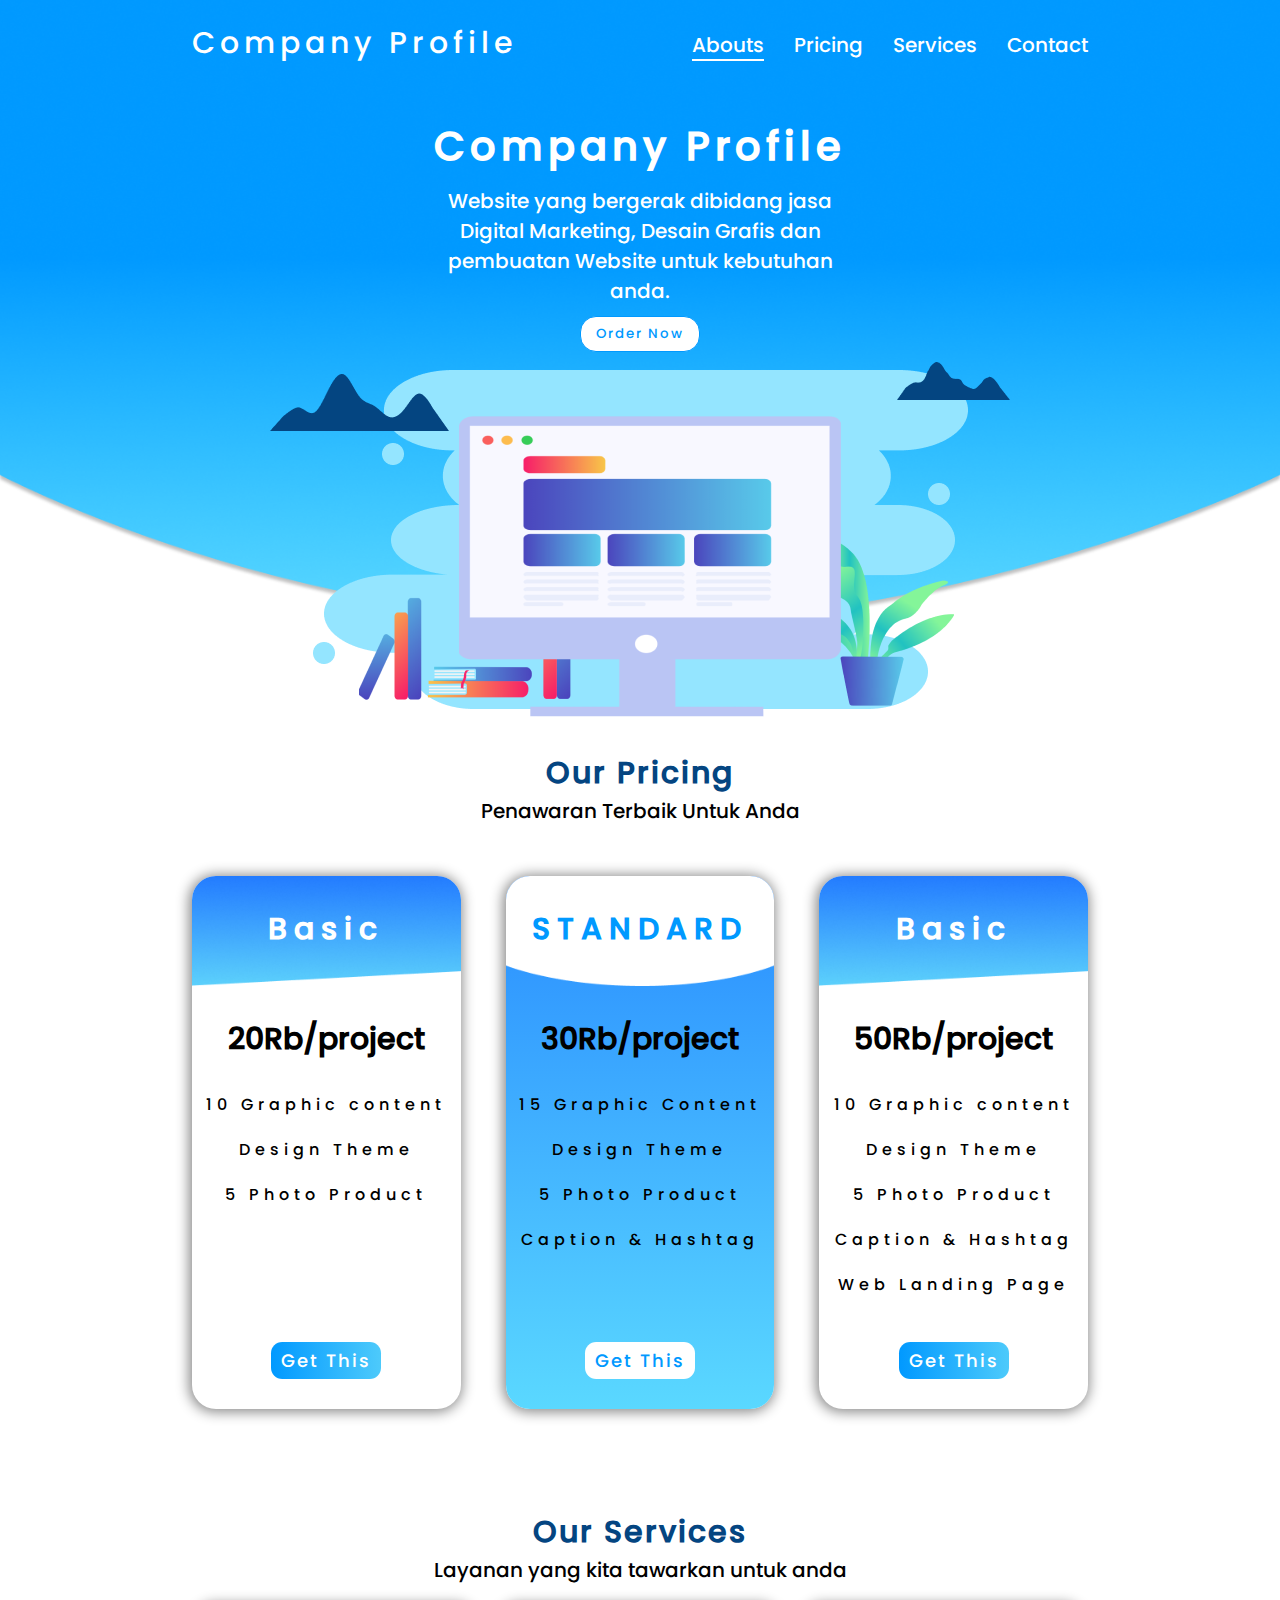
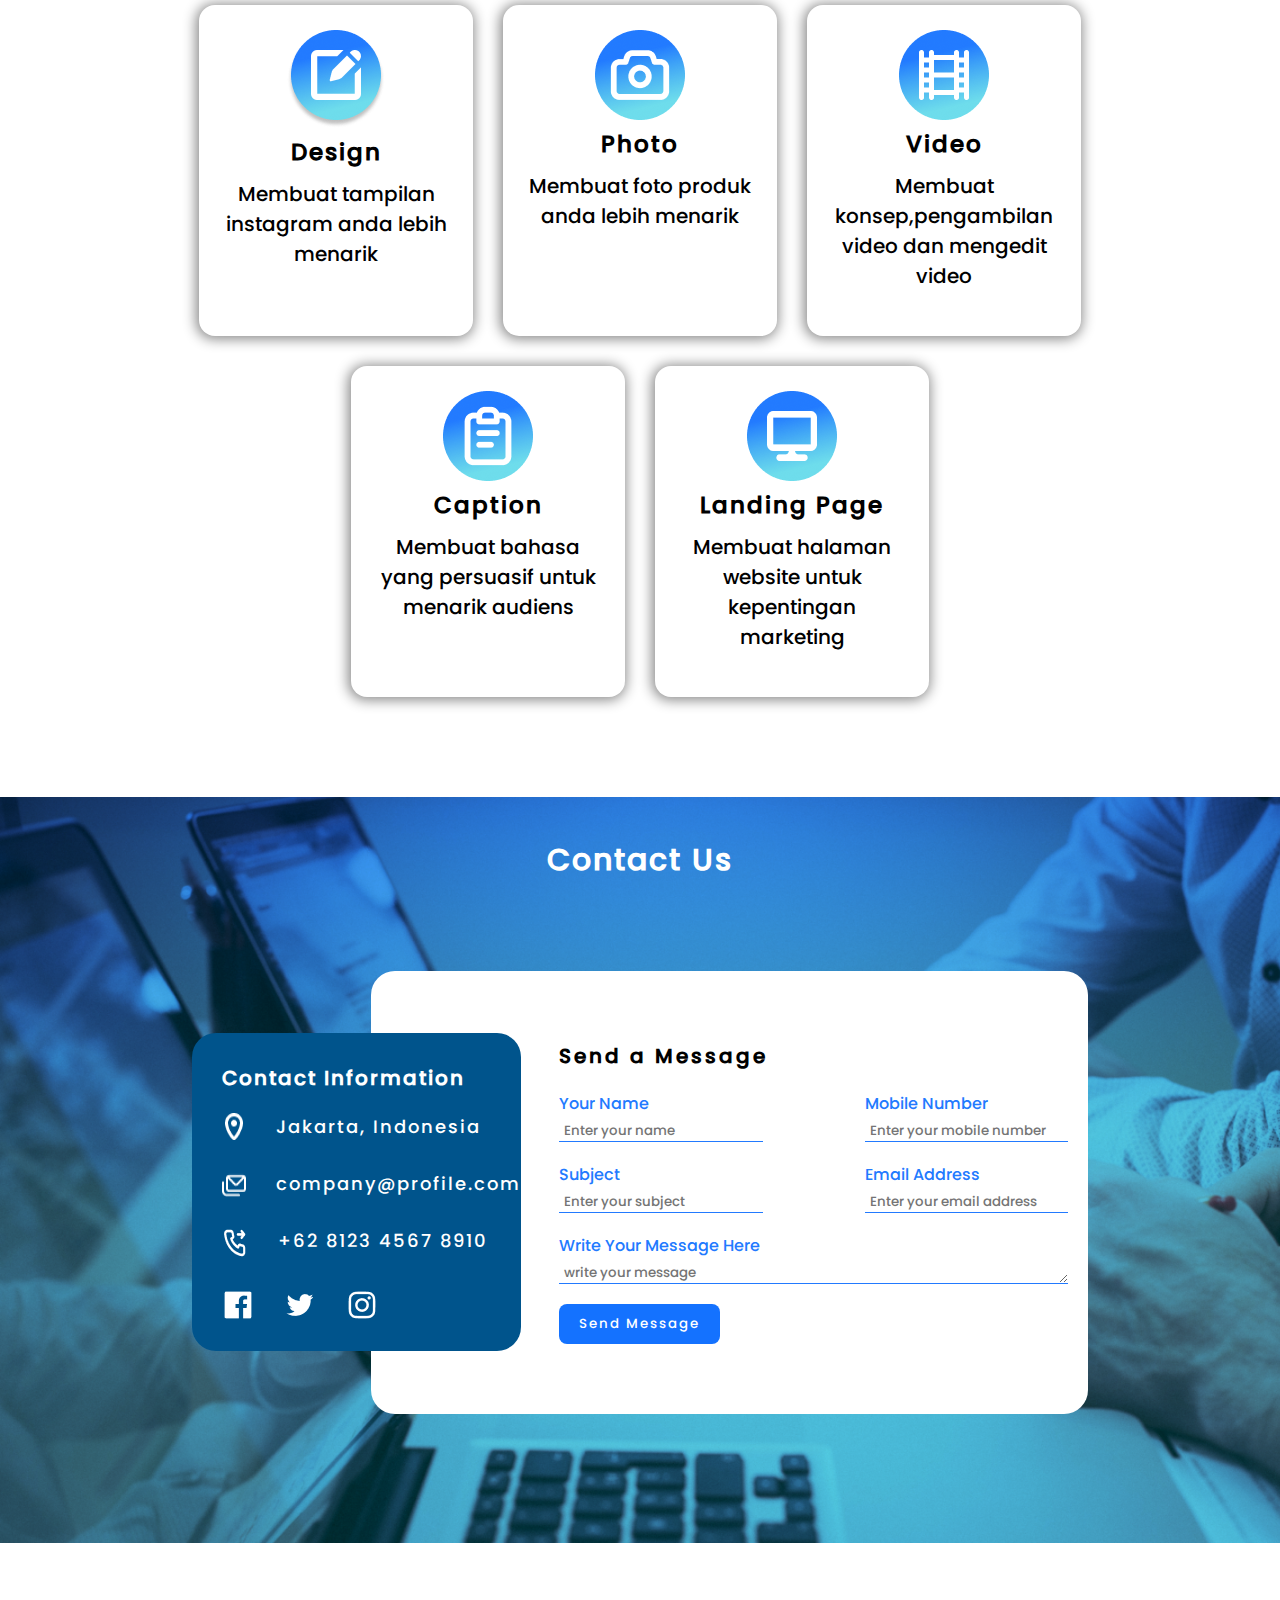
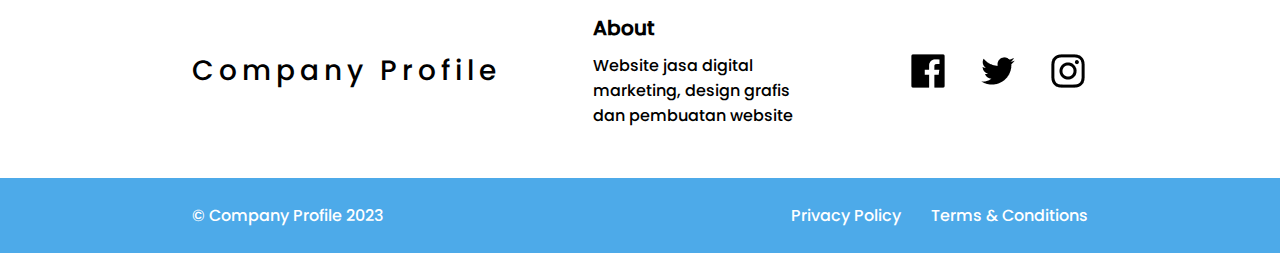
==== companyprofile2/index.html @ 4f75b3af "tambah companyprofile2 & shop2" ====
<!DOCTYPE html>
<html lang="en">
<head>
    <meta charset="UTF-8">
    <meta name="viewport" content="width=device-width, initial-scale=1.0">
    <title>Company Profile</title>
    <link rel="stylesheet" href="assets/css/style.css">
</head>
<body>
    <div id="header">
        <div class="nav">
            <div class="logo">
                <p>Company Profile</p>
            </div>
            <div class="menu">
                <ul>
                    <li><a href="#header" class="active">Abouts</a></li>
                    <li><a href="#pricing">Pricing</a></li>
                    <li><a href="#services">Services</a></li>
                    <li><a href="#contact">Contact</a></li>
                </ul>
            </div>
        </div>

        <div class="hero">
            <h1 class="logo">Company Profile</h1>
            <p>Website yang bergerak dibidang jasa Digital Marketing, Desain Grafis dan pembuatan Website untuk
                kebutuhan anda.</p>
            <button class="btn">Order Now</button>
            <div class="hero-img">
                <img src="assets/image/Group 3.png">
            </div>
        </div>

    </div>

    <div id="content">
        <div id="pricing">
            <h2>Our Pricing</h2>
            <p>Penawaran Terbaik Untuk Anda</p>
            <div class="listPricing">
                <div class="itemListPricing">
                    <div class="headList">
                        <h3>Basic</h3>
                    </div>
                    <h4 class="price">20Rb/project</h4>
                    <ul>
                        <li>10 Graphic content</li>
                        <li>Design Theme</li>
                        <li>5 Photo Product</li>
                    </ul>
                    <button class="btn btnGradasi">Get This</button>
                </div>
                <div class="itemListPricing std">
                    <div class="headList">
                        <h3>STANDARD</h3>
                    </div>
                    <h4 class="price">30Rb/project</h4>
                    <ul>
                        <li>15 Graphic Content</li>
                        <li>Design Theme</li>
                        <li>5 Photo Product</li>
                        <li>Caption & Hashtag</li>
                    </ul>
                    <button class="btn">Get This</button>
                </div>
                <div class="itemListPricing">
                    <div class="headList">
                        <h3>Basic</h3>
                    </div>
                    <h4 class="price">50Rb/project</h4>
                    <ul>
                        <li>10 Graphic content</li>
                        <li>Design Theme</li>
                        <li>5 Photo Product</li>
                        <li>Caption & Hashtag</li>
                        <li>Web Landing Page</li>
                    </ul>
                    <button class="btn btnGradasi">Get This</button>
                </div>
            </div>
        </div>                    
    </div>
    
    <div id="services">
        <h2>Our Services</h2>
        <p>Layanan yang kita tawarkan untuk anda</p>
        <div class="listServices">
            <div class="itemServices">
                <img src="assets/image/Icon1.png">
                <h4>Design</h4>
                <p>Membuat tampilan instagram anda lebih menarik</p>
            </div>
            <div class="itemServices">
                <img src="assets/image/Icon2.png">
                <h4>Photo</h4>
                <p>Membuat foto produk anda lebih menarik</p>
            </div>
            <div class="itemServices">
                <img src="assets/image/Icon3.png">
                <h4>Video</h4>
                <p>Membuat konsep,pengambilan video dan mengedit video</p>
            </div>
            <div class="itemServices">
                <img src="assets/image/Icon4.png">
                <h4>Caption</h4>
                <p>Membuat bahasa yang persuasif untuk menarik audiens</p>
            </div>
            <div class="itemServices">
                <img src="assets/image/Icon5.png">
                <h4>Landing Page</h4>
                <p>Membuat halaman website untuk kepentingan marketing</p>
            </div>
        </div>
    </div>
    
    <div id="contact">
        <h2>Contact Us</h2>
        <div class="boxContact">
            <div class="information">
                <h3>Contact Information</h3>
                <div class="secInformation">
                    <img src="assets/image/pin-icon.png">
                    <p>Jakarta, Indonesia</p>
                </div>
                <div class="secInformation">
                    <img src="assets/image/messages.png">
                    <p>company@profile.com</p>
                </div>
                <div class="secInformation">
                    <img src="assets/image/call.png">
                    <p>+62 8123 4567 8910</p>
                </div>
            
                <div class="sosmed">
                    <img src="assets/image/White - Facebook.png">
                    <img src="assets/image/White - Twitter.png">
                    <img src="assets/image/White - Instagram.png">
                </div>
            </div>
            <div class="formContact">
                <h3>Send a Message</h3>
                <form>
                    <div class="formInput">
                        <label for="name">Your Name</label>
                        <input type="text" name="name" id="name" placeholder="Enter your name">
                    </div>
                    <div class="formInput">
                        <label for="phone">Mobile Number</label>
                        <input type="text" name="phone" id="phone" placeholder="Enter your mobile number">
                    </div>
                    <div class="formInput">
                        <label for="subject">Subject</label>
                        <input type="text" name="subject" id="subject" placeholder="Enter your subject">
                    </div>
                    <div class="formInput">
                        <label for="email">Email Address</label>
                        <input type="email" name="email" id="email" placeholder="Enter your email address">
                    </div>
                    <div class="formInput msg">
                        <label for="msg">Write Your Message Here</label>
                        <textarea name="msg" id="msg" placeholder="write your message" rows="1"></textarea>
                    </div>
                    <button type="submit">Send Message</button>
                </form>
            </div>
        </div>
    </div>
    
    <div id="about">
        <div class="logo">
            <p>Company Profile</p>
        </div>
        <div class="desc">
            <h3>About</h3>
            <p>Website jasa digital marketing, design grafis dan pembuatan website</p>
        </div>
        <div class="sosmed">
            <img src="assets/image/Black - Facebook.png">
            <img src="assets/image/Black - Twitter.png">
            <img src="assets/image/Black - Instagram.png">
        </div>
    </div>

    <div id="footer">
        <div class="boxFooter">
            <p>&copy; Company Profile 2023</p>
            <div class="text">
                <p>Privacy Policy</p>
                <p>Terms & Conditions</p>
            </div>
        </div>
    </div>
    
</body>
</html>
---- companyprofile2/assets/css/style.css ----
@font-face {
    font-family: poppins;
    src: url("../font/Poppins-Medium.ttf");
}

* {
    margin: 0px;
    padding: 0px;
    font-family: poppins, Arial, Helvetica, sans-serif;
}

#header {
    width: 100%;
    height: 630px;
    background: url("../image/bg-image-hero.png");
    background-position: bottom;
    background-size: cover;
}

.nav {
    display: flex;
    width: 70%;
    margin: auto;
    justify-content: space-between;
    padding-block: 20px;
}

.logo {
    font-size: 30px;
    color: white;
    letter-spacing: 5px;
}

.menu ul {
    margin-top: 10px;
    display: flex;
    gap: 30px;
}

.menu li {
    list-style: none;
}

.menu a {
    color: white;
    text-decoration: none;
    font-size: 20px;
}

.menu .active {
    border-bottom: 2px solid white;
}

.hero {
    width: 70%;
    margin: 30px auto 0;
    text-align: center;
}

.hero h1.logo {
    font-size: 40px;
}

.hero p {
    width: 50%;
    margin: 10px auto;
    color: white;
    font-size: 20px;
}

.hero button {
    background: white;
    border: 1px solid #0099FF;
    padding: 7px 15px;
    border-radius: 1rem;
    letter-spacing: 2px;
    color: #0099ff;
    margin-bottom: 10px;
}

#content {
    margin-top: 120px;
}

#pricing {
    text-align: center;
    margin-bottom: 30px;
}

#pricing h2 {
    color: #044581;
    letter-spacing: 2px;
    font-size: 30px;
}

#pricing p {
    font-size: 20px;
    margin-bottom: 20px;
}

#pricing .listPricing {
    width: 70%;
    margin: 50px auto 0;
    display: flex;
    justify-content: space-between;
}

#pricing .itemListPricing {
    width: 30%;
    box-shadow: -1px 1px 13px 2px #888888;
    border-radius: 1.5rem;
}

.itemListPricing .headList {
    height: 80px;
    width: 100%;
    background: url(../image/Rectangle\ 7.png) no-repeat;
    background-size: cover;
    background-position: bottom;
    padding-top: 30px;
    border-top-left-radius: 1.5rem;
    border-top-right-radius: 1.5rem;
}
.itemListPricing .headList h3 {
    font-size: 30px;
    color: white;
    letter-spacing: 7px;
}
#pricing .price {
    font-size: 30px;
    margin: 30px 0;
}

#pricing ul {
    height: 250px;
}
#pricing ul li {
    list-style: none;
    letter-spacing: 5px;
    margin-bottom: 20px;
}
#pricing .btn {
    letter-spacing: 2px;
    padding: 5px 10px;
    border: none;
    background: white;
    border-radius: 0.7rem;
    margin-bottom: 30px;
    font-size: 18px;
}

#pricing .btnGradasi {
    background: linear-gradient(to right, #0199FF, #4DCAFB);
    color: white;
}

.itemListPricing.std .headList {
    background: url(../image/Rectangle\ 8.png) no-repeat;
    background-size: cover;
    background-position: bottom;
}
.itemListPricing.std {
    border-top-left-radius: 1rem;
    border-top-right-radius: 1rem;
    background: linear-gradient(to bottom, #298CFF, #5AD8FF);
}
.itemListPricing.std h3, .itemListPricing.std .btn {
    color: #0099FF;
}

#pricing h2,
#services h2 {
    color: #044581;
    letter-spacing: 2px;
    font-size: 30px;
}

#pricing p,
#services p {
    font-size: 20px;
    margin-bottom: 20px;
}

#services {
    margin: 100px 0;
    text-align: center;
}

#services .listServices {
    width: 70%;
    margin: auto;
    display: flex;
    justify-content: center;
    flex-wrap: wrap;
    gap: 30px;
}

.listServices .itemServices {
    width: 25%;
    padding: 25px;
    border-radius: 1rem;
    box-shadow: -1px 1px 13px 2px #888888;
}

.listServices .itemServices h4 {
    font-size: 23px;
    letter-spacing: 2px;
    margin-bottom: 10px;
}
#pricing h2,
#services h2,
#contact h2
 {
    color: #044581;
    letter-spacing: 2px;
    font-size: 30px;
}
#contact {
    margin: 70px 0;
    width: 100%;
    text-align: center;
    background: url("../image/bgContact.png") no-repeat;
    background-size: cover;
    padding-top: 40px;
}

#contact h2 {
    color: white;
}
#contact .boxContact {
    margin: 60px auto 0;
    width: 70%;
    height: 600px;
}
#contact .information {
    width: 30%;
    padding: 30px;
    background: #00548C;
    border-radius: 1.5rem;
    color: white;
    text-align: left;
    z-index: 99;
    position: relative;
    top: 90px;
}

.information h3 {
    font-size: 20px;
    letter-spacing: 2px;
    margin-bottom: 20px;
}
.information .secInformation {
    display: flex;
    gap: 30px;
    margin-bottom: 30px;
    letter-spacing: 2px;
    font-size: 18px;
}

.sosmed {
    display: flex;
    gap: 30px;
}
#contact .formContact {
    margin-left: 20%;
    width: 80%;
    background: white;
    border-radius: 1.5rem;
    padding: 70px 20px 70px 21%;
    text-align: left;
    box-sizing: border-box;
    position: relative;
    bottom: 290px;
    z-index: 1;
}

.formContact h3 {
    font-size: 20px;
    letter-spacing: 3px;
}
.formContact form {
    margin-top: 20px;
    display: flex;
    justify-content: space-between;
    flex-wrap: wrap;
}

.formContact .formInput {
    display: flex;
    flex-direction: column;
    gap: 5px;
    color: #227AFF;
    width: 40%;
    margin-bottom: 20px;
}
.formContact .formInput input,
.formContact .formInput textarea {
    padding-left: 5px;
    border: none;
    border-bottom: 1px solid #227AFF;
    outline-style: none;
}

.formContact .formInput.msg {
    width: 100%;
}
.formContact button {
    background: #1472FF;
    color: white;
    letter-spacing: 2px;
    border: none;
    padding: 10px 20px;
    border-radius: 0.5rem;
}
#about {
    width: 70%;
    margin: auto;
    display: flex;
    justify-content: space-between;
    align-items: center;
    margin-bottom: 50px;
}
#about .logo p {
    color: black;
    font-size: 28px;
}
#about .desc {
    width: 25%;
}
#about .desc h3 {
    font-size: 20px;
    margin-bottom: 10px;
}
#about .sosmed img {
    width: 40px;
    height: 40px;
}
#footer {
    width: 100%;
    background: #4DAAE9;
    padding: 25px 0;
    color: white;
}

#footer .boxFooter {
    width: 70%;
    margin: auto;
    display: flex;
    justify-content: space-between;
}
#footer .boxFooter .text {
    display: flex;
    gap: 30px;
}
html {
    scroll-behavior: smooth;
}
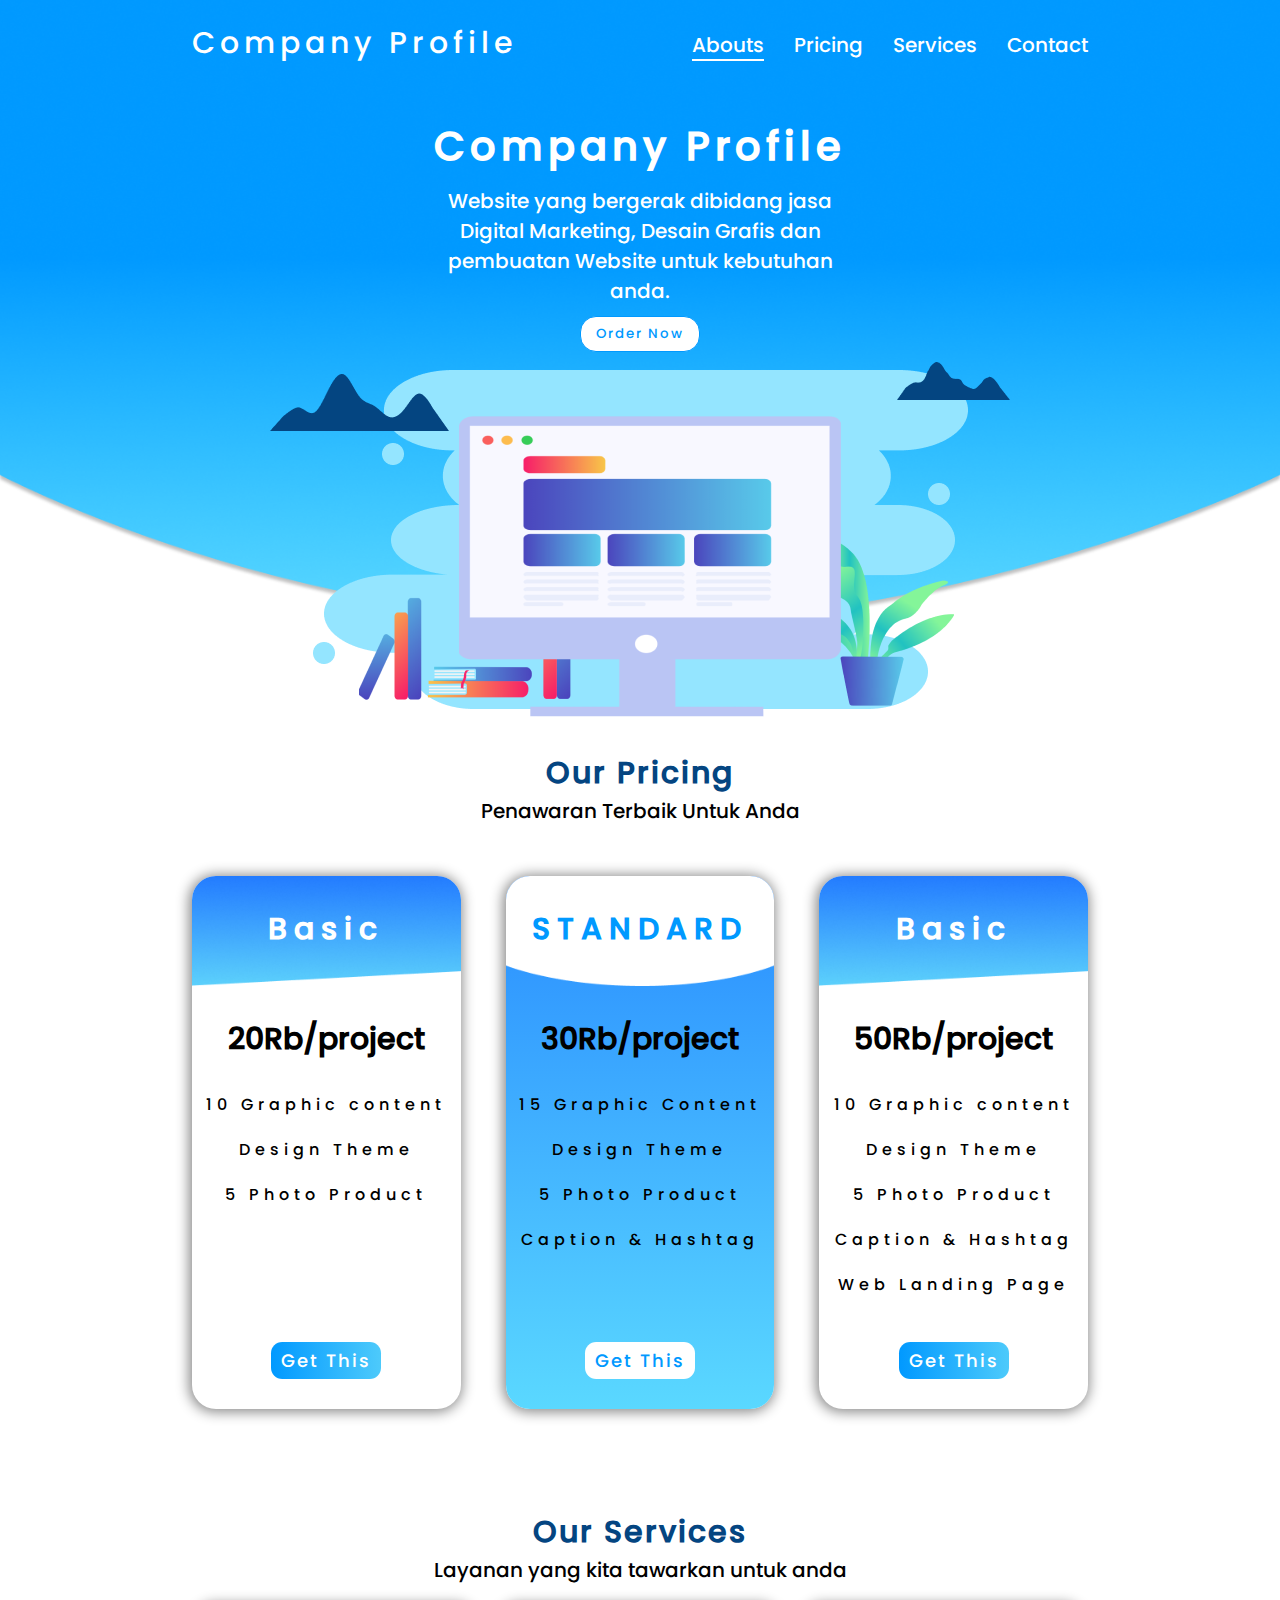
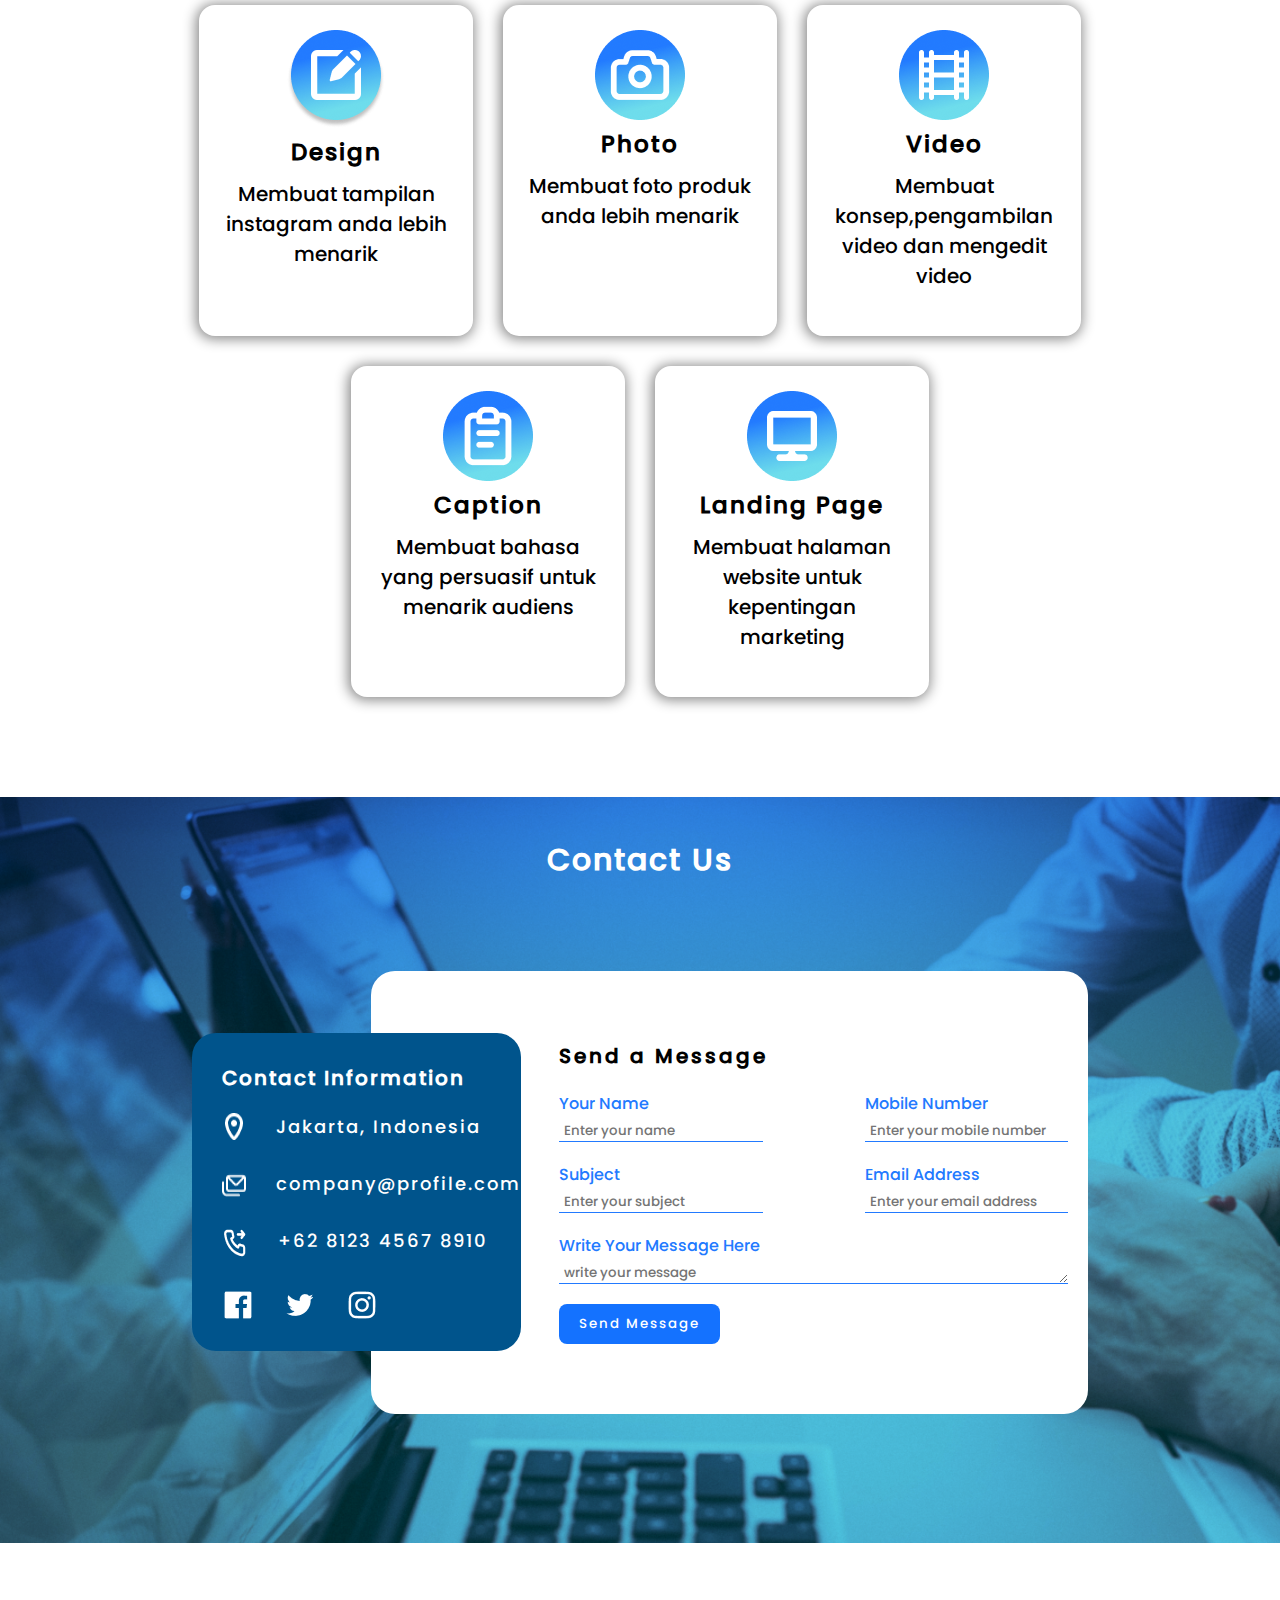
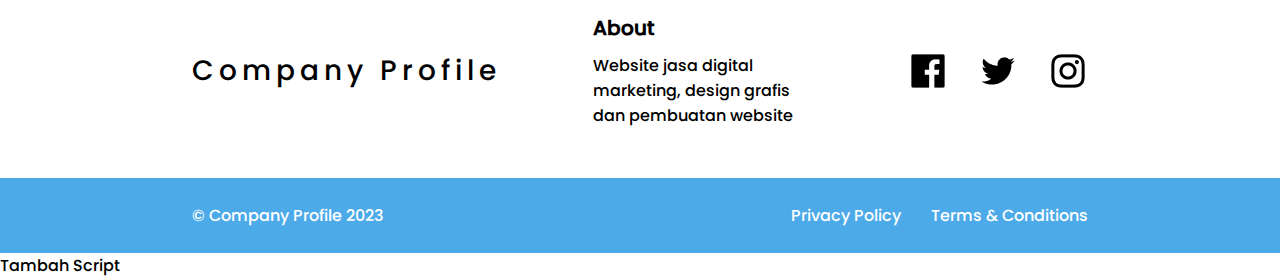
==== commit df4dce15: "tambah script" ====
--- a/companyprofile2/index.html
+++ b/companyprofile2/index.html
@@ -191,6 +191,10 @@
             </div>
         </div>
     </div>
+
+    <div>
+        <p>Tambah Script</p>
+    </div>
     
 </body>
 </html>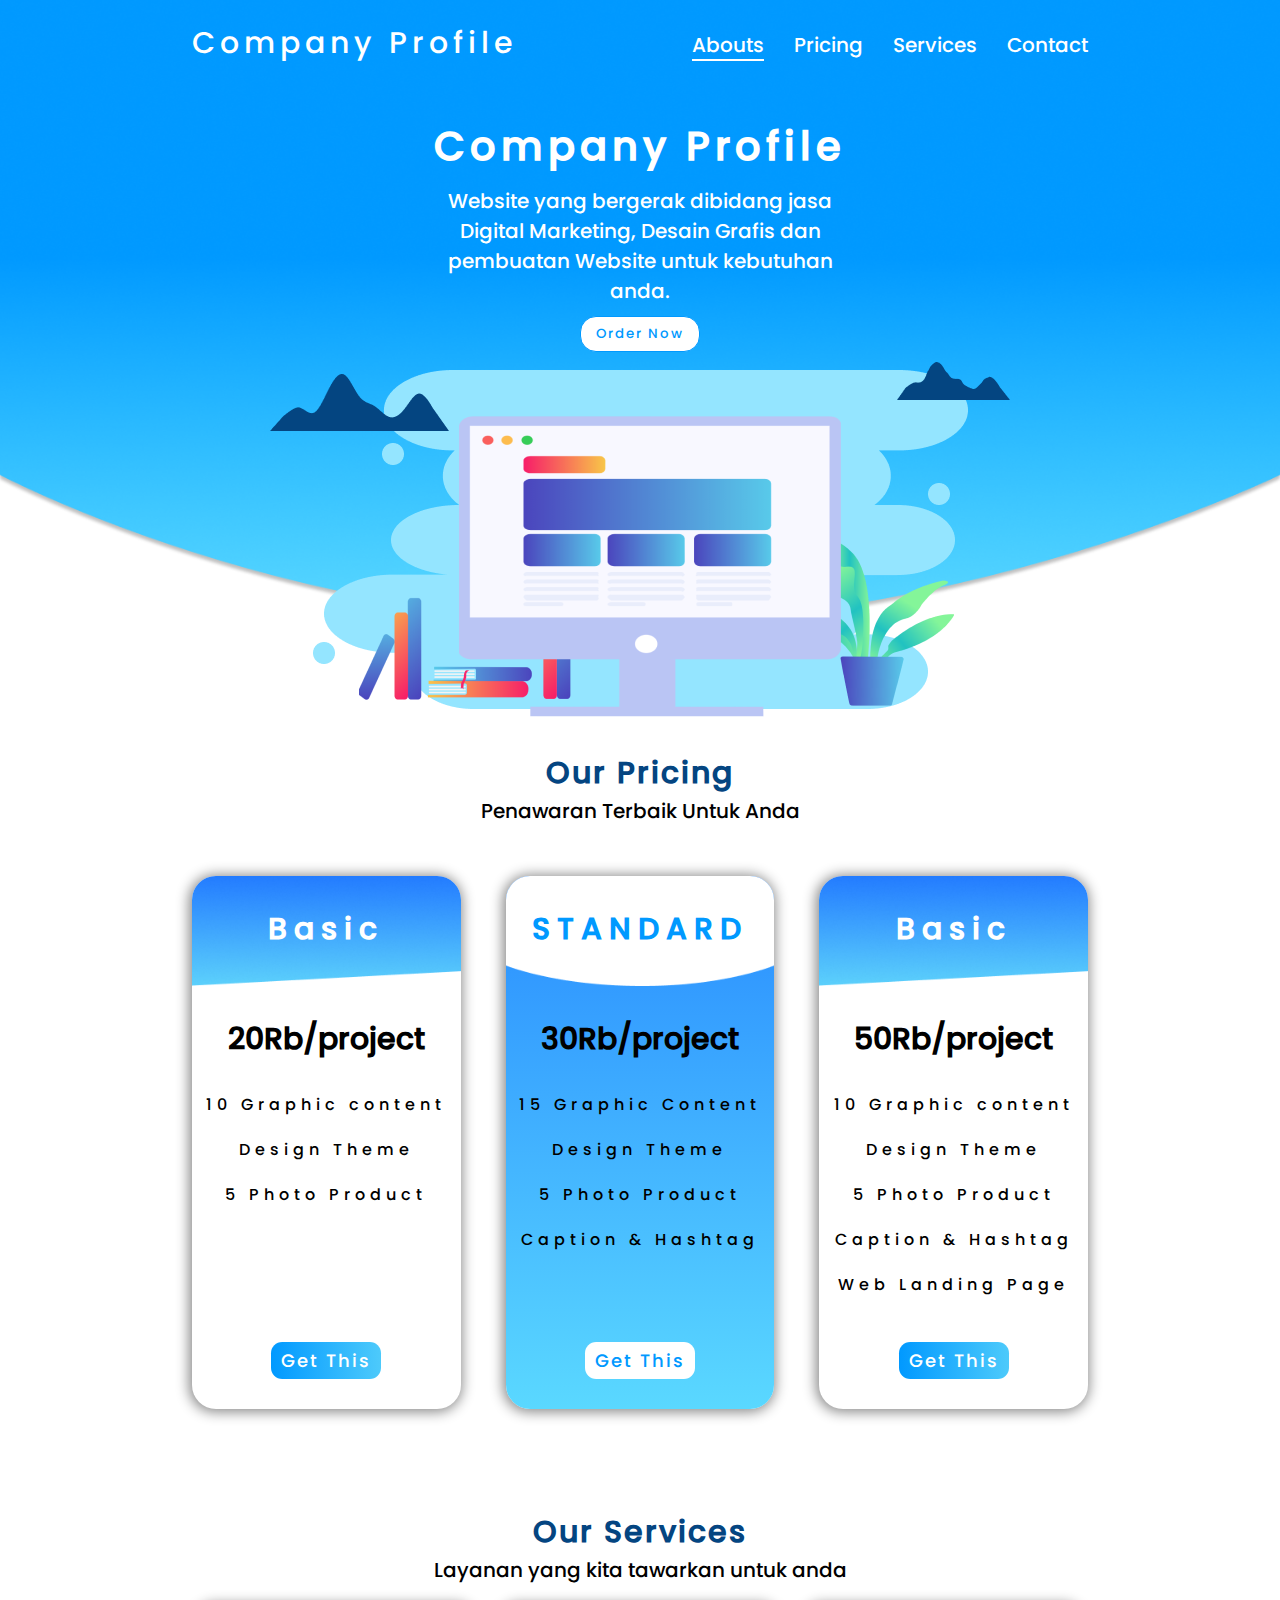
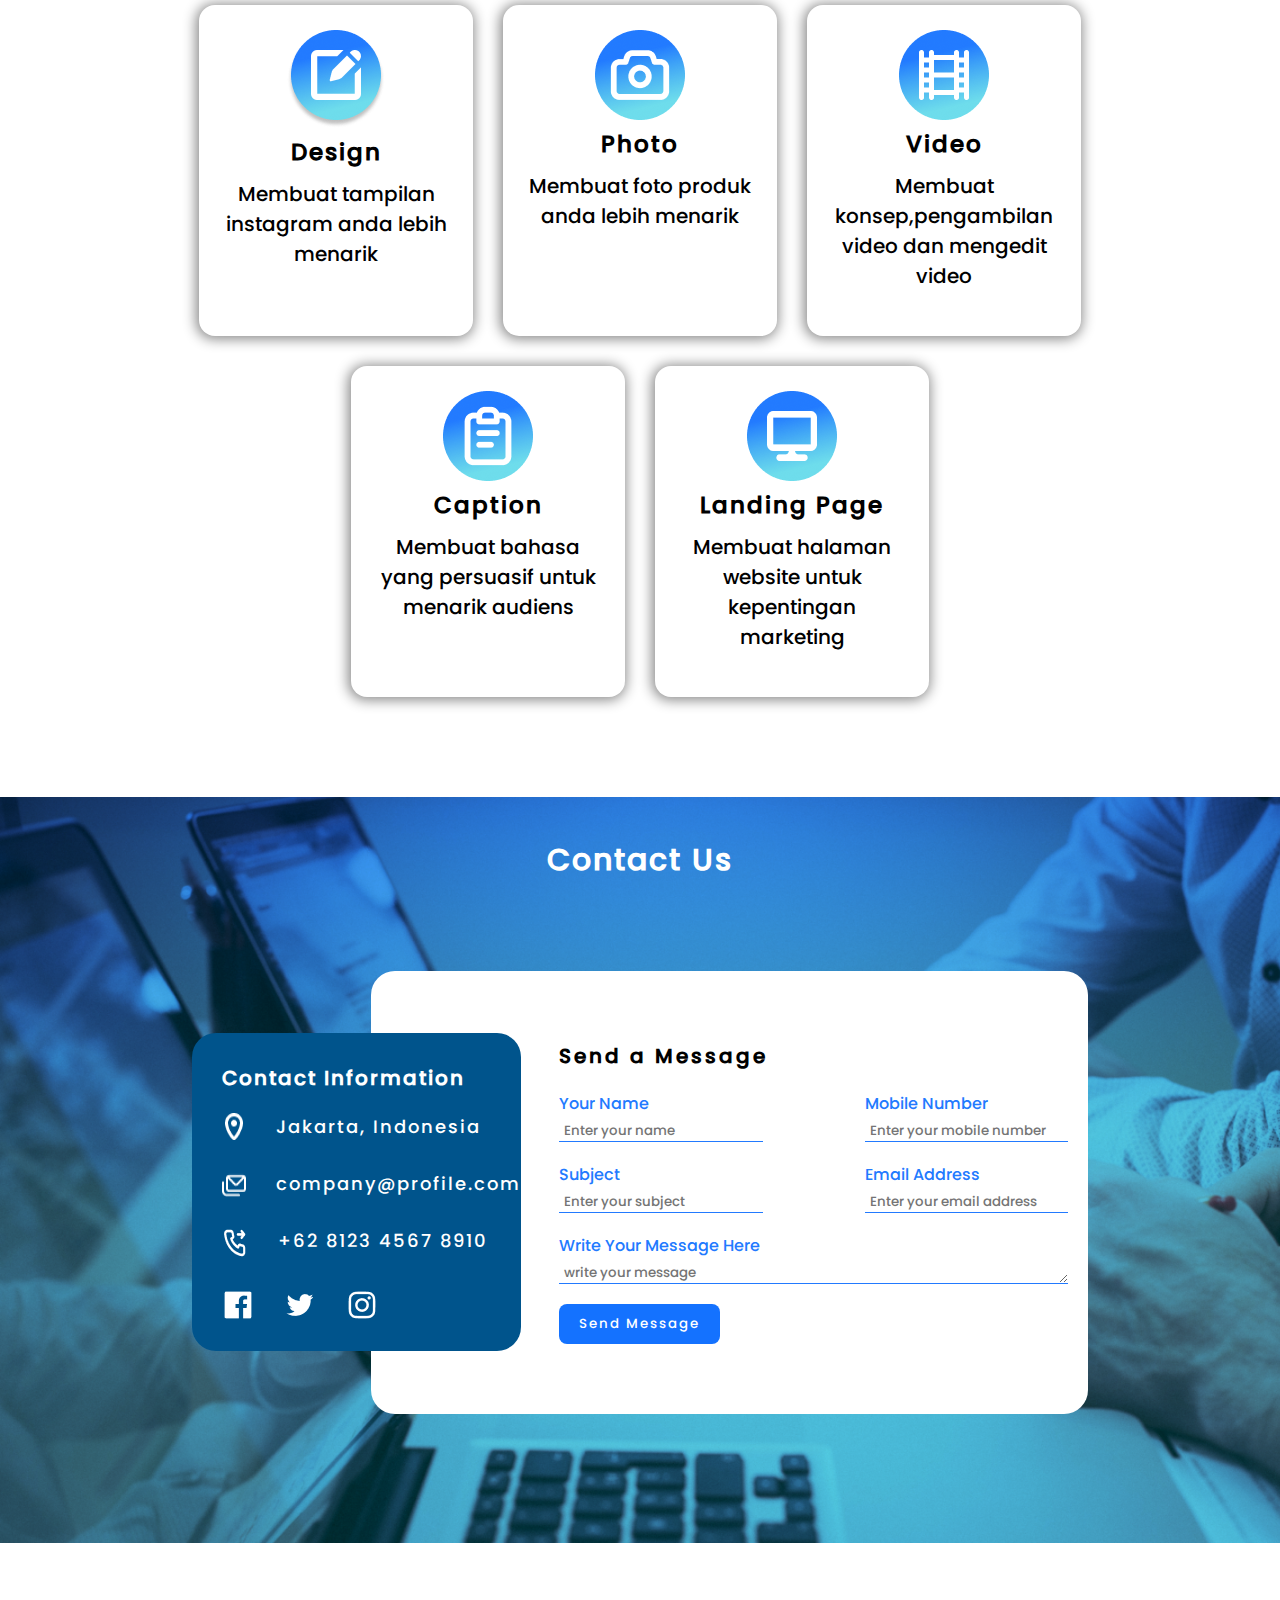
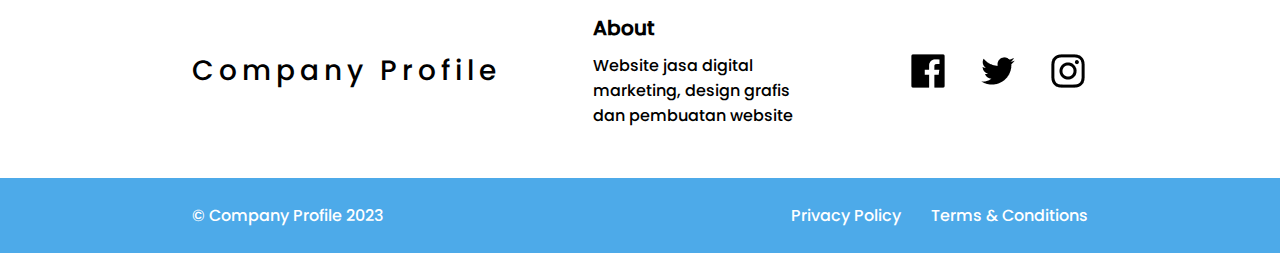
==== commit 2e67f8fa: "kembalikan script" ====
--- a/companyprofile2/index.html
+++ b/companyprofile2/index.html
@@ -191,10 +191,6 @@
             </div>
         </div>
     </div>
-
-    <div>
-        <p>Tambah Script</p>
-    </div>
     
 </body>
 </html>